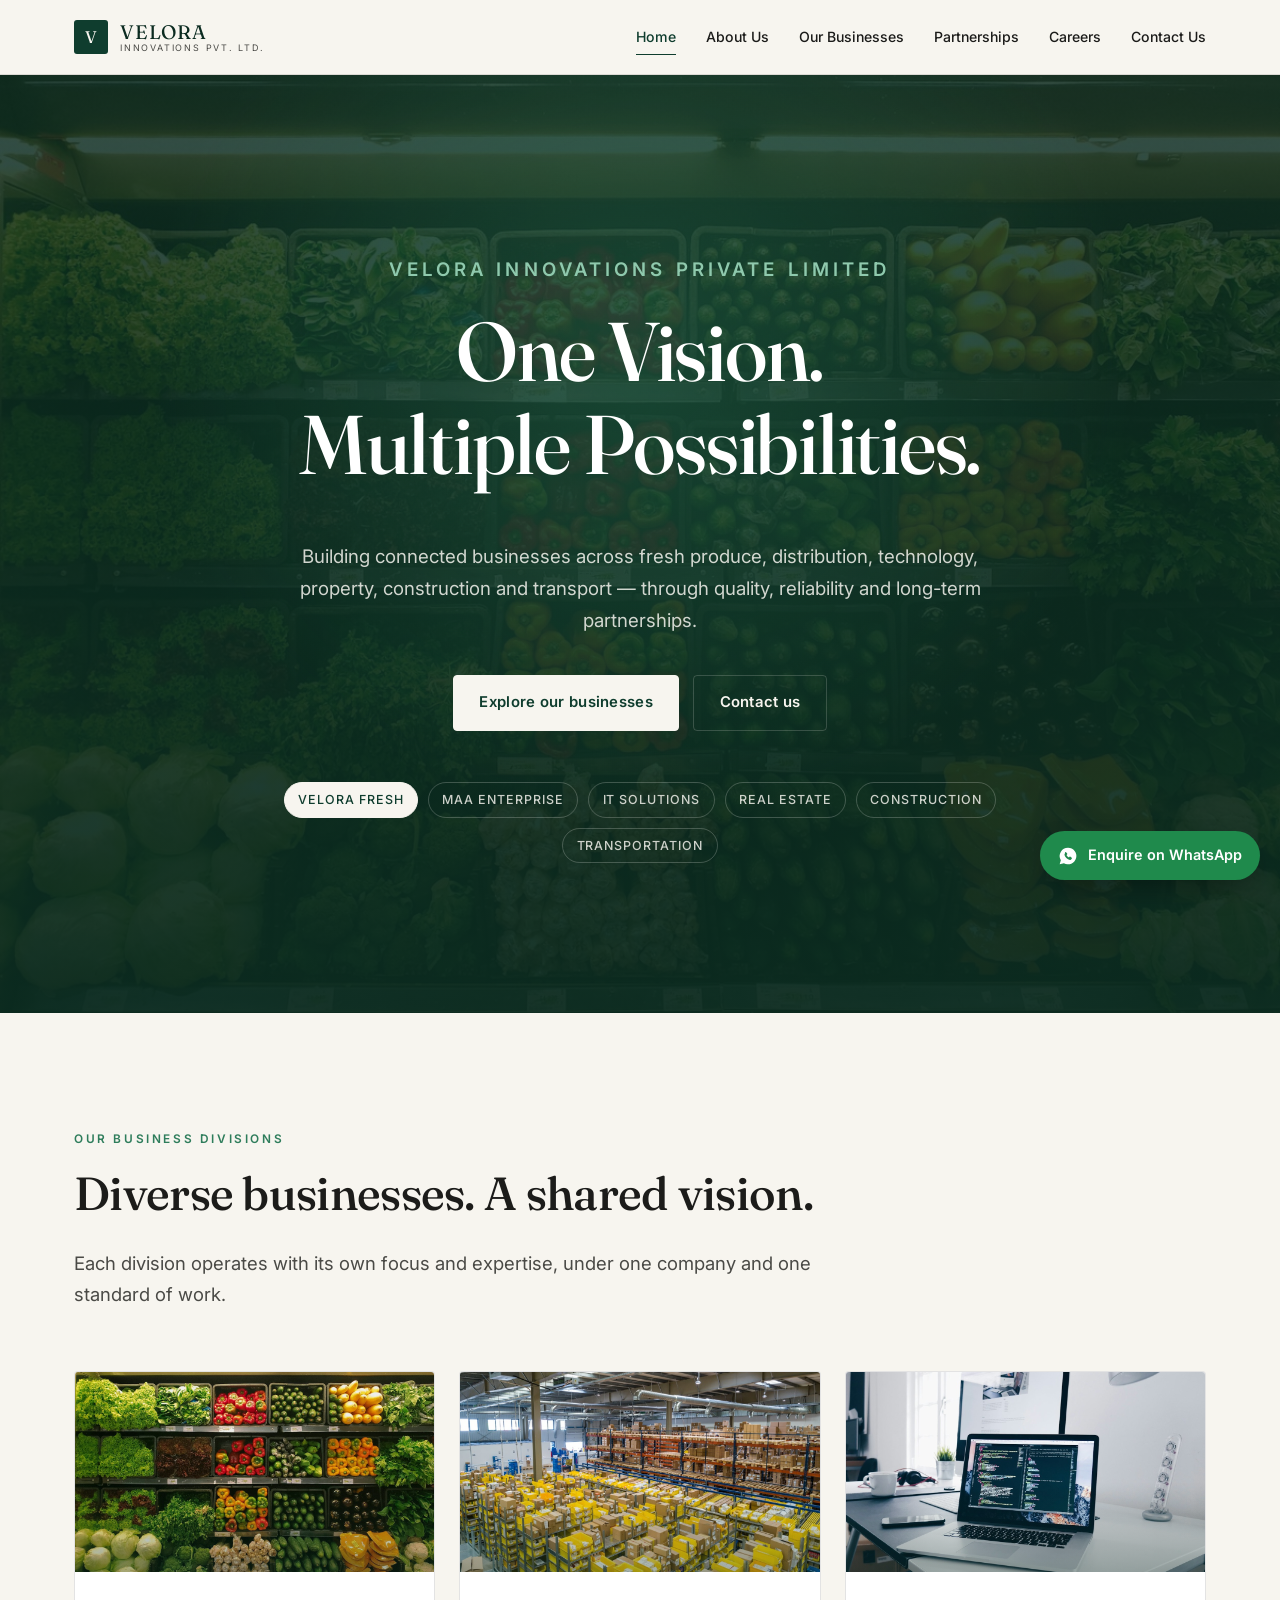
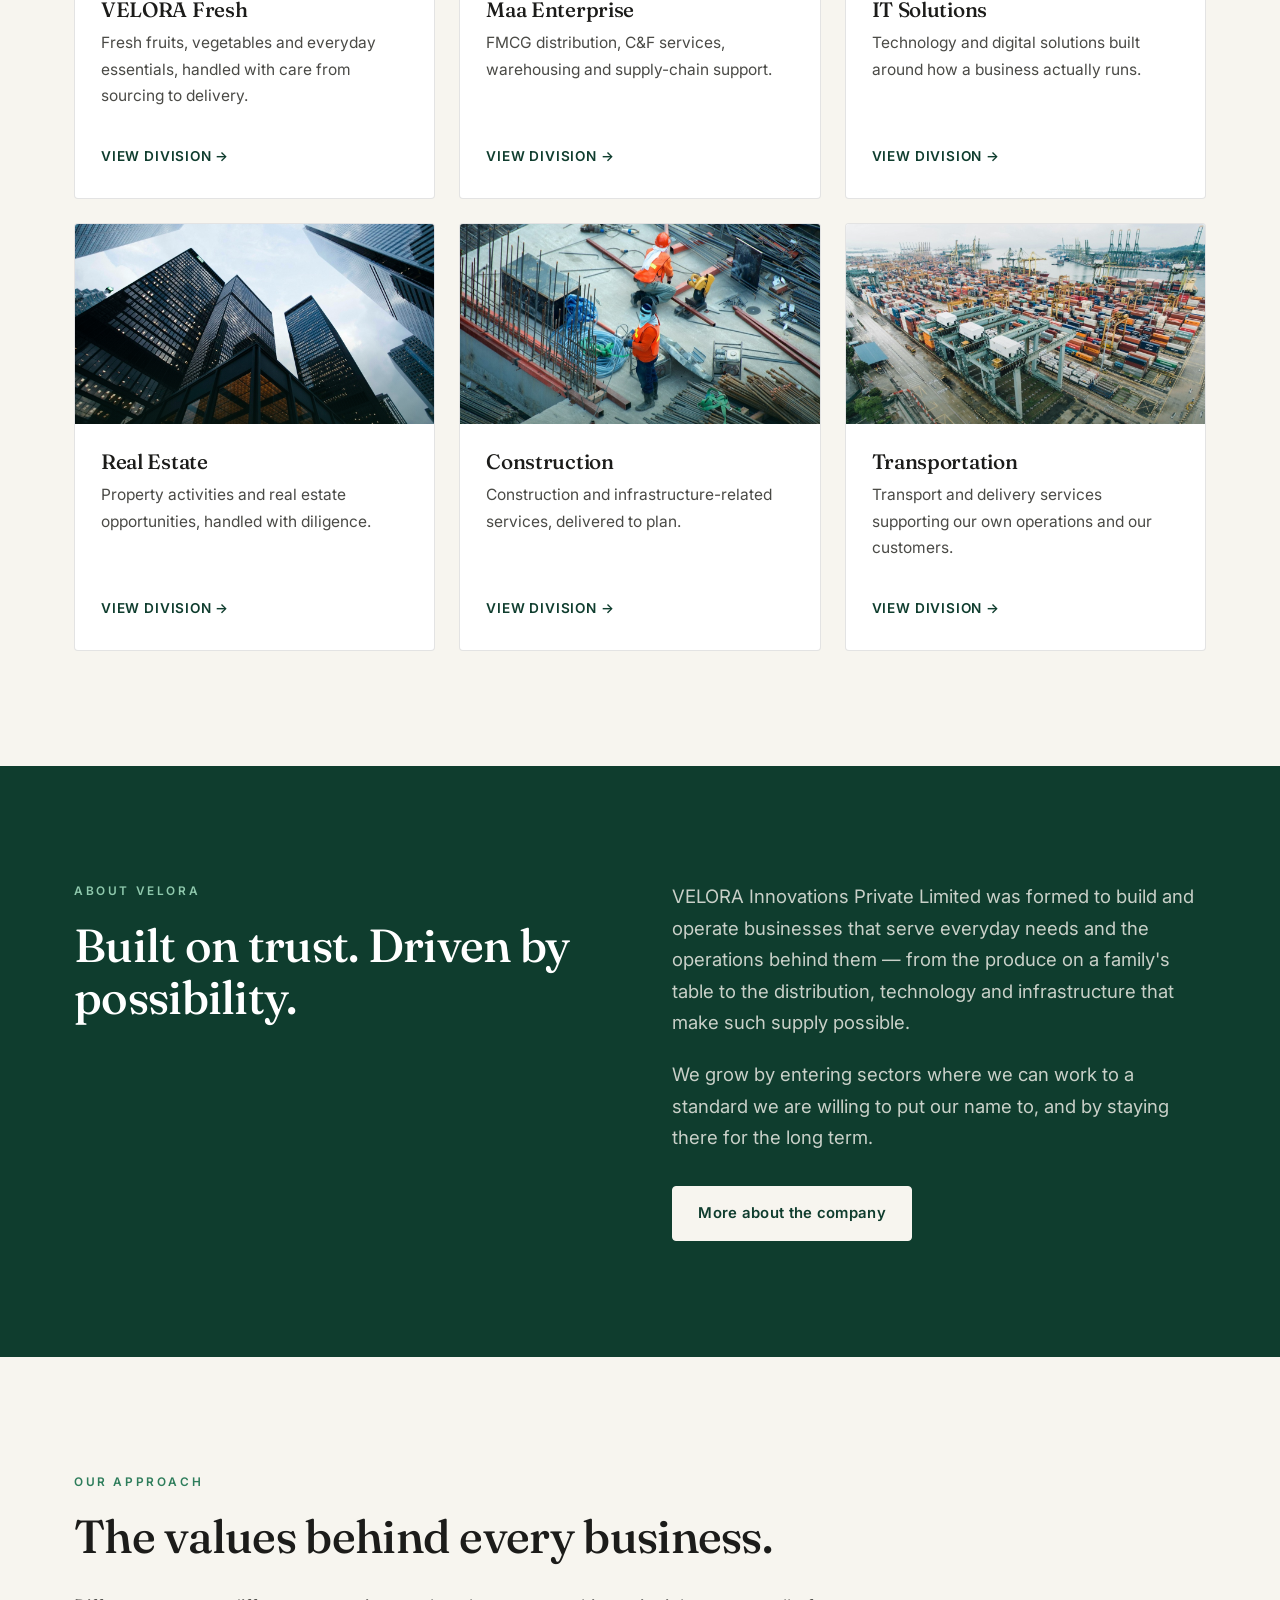
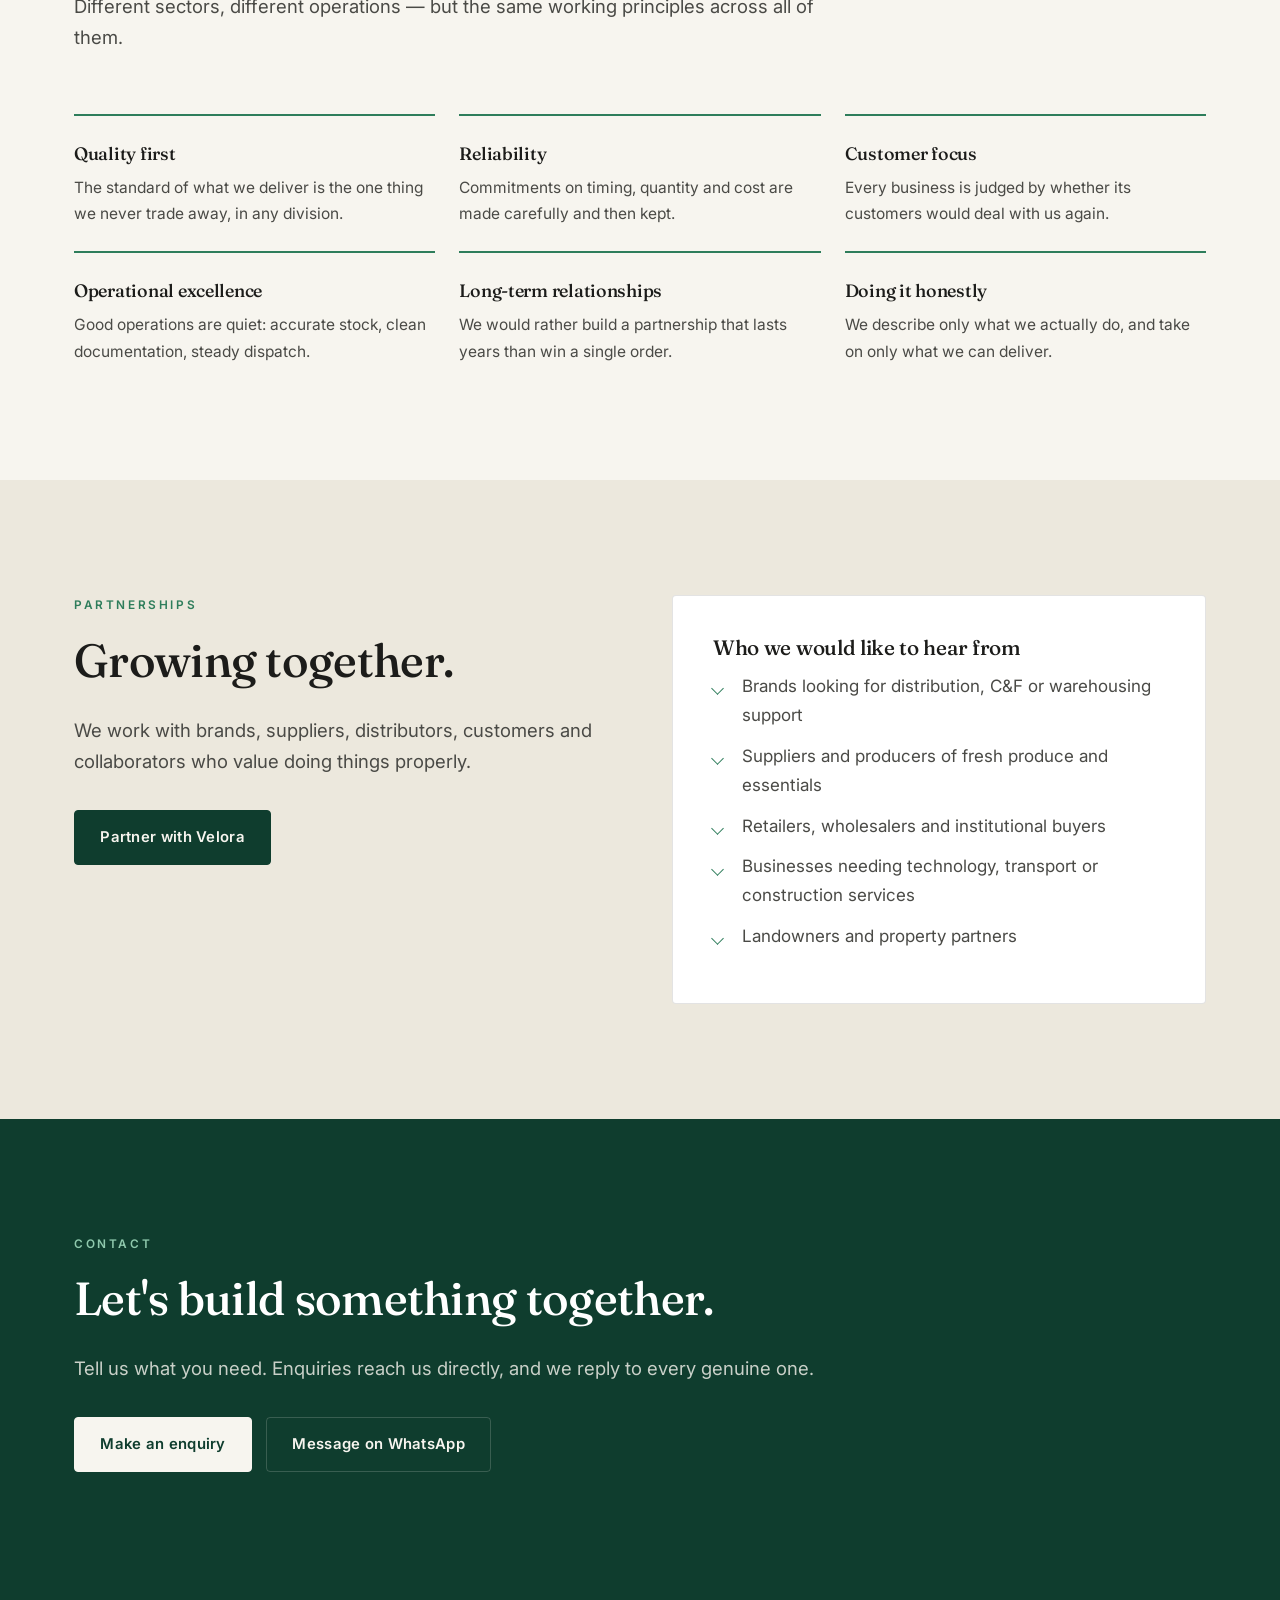
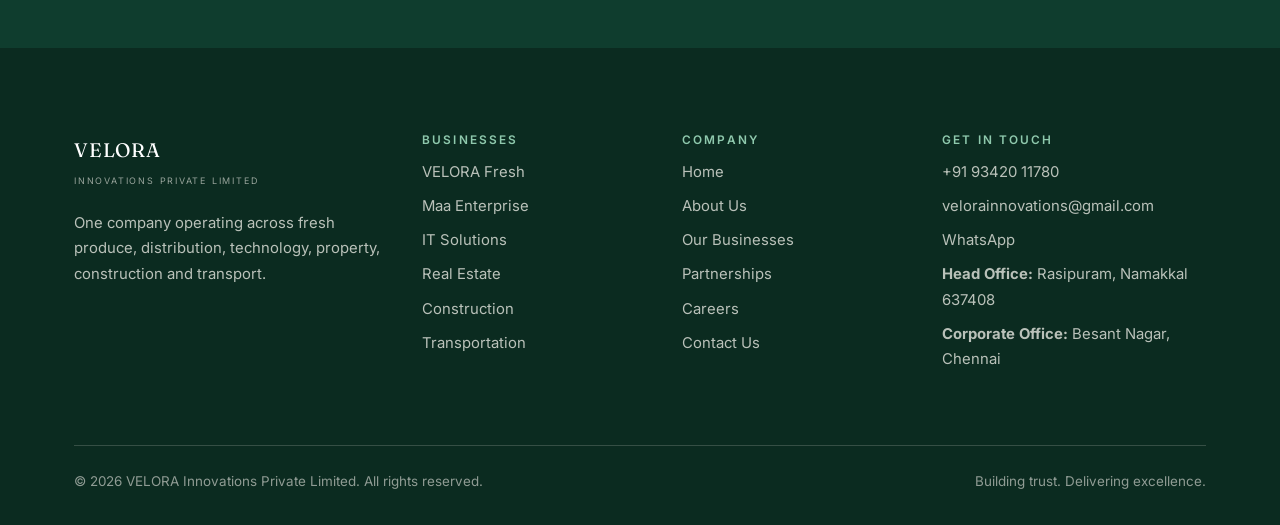
==== index.html @ d8b98b3e "VELORA Innovations corporate website" ====
<!doctype html>
<html lang="en">
<head>
  <meta charset="utf-8">
  <meta name="viewport" content="width=device-width, initial-scale=1">
  <title>VELORA Innovations Private Limited — One Vision. Multiple Possibilities.</title>
  <meta name="description" content="VELORA Innovations Private Limited operates businesses across fresh produce, distribution and C&F, IT solutions, real estate, construction and transportation.">
  <link rel="preconnect" href="https://fonts.googleapis.com">
  <link rel="preconnect" href="https://fonts.gstatic.com" crossorigin>
  <link href="https://fonts.googleapis.com/css2?family=Fraunces:opsz,wght@9..144,400;9..144,500;9..144,600&family=Inter:wght@400;500;600&display=swap" rel="stylesheet">
  <link rel="stylesheet" href="assets/css/site.css">
</head>
<body>
  <header class="site-header">
    <div class="wrap site-header__inner">
      <a class="brand" href="index.html">
        <span class="brand__mark">V</span>
        <span class="brand__text">
          <span class="brand__name">VELORA</span>
          <span class="brand__sub">Innovations Pvt. Ltd.</span>
        </span>
      </a>
      <nav class="nav" id="primary-nav" aria-label="Primary">
        <a href="index.html" aria-current="page">Home</a>
        <a href="about.html">About Us</a>
        <a href="businesses.html">Our Businesses</a>
        <a href="partnerships.html">Partnerships</a>
        <a href="careers.html">Careers</a>
        <a href="contact.html">Contact Us</a>
      </nav>
      <button class="nav-toggle" type="button" aria-label="Menu" aria-expanded="false" aria-controls="primary-nav"><span></span></button>
    </div>
  </header>

  <main>
    <section class="hero hero--home">
      <div class="hero-slides" aria-hidden="true">
        <div class="hero-slide is-active" style="background-image:url(assets/img/velora-fresh.jpg)"></div>
        <div class="hero-slide" style="background-image:url(assets/img/maa-enterprise.jpg)"></div>
        <div class="hero-slide" style="background-image:url(assets/img/it-solutions.jpg)"></div>
        <div class="hero-slide" style="background-image:url(assets/img/real-estate.jpg)"></div>
        <div class="hero-slide" style="background-image:url(assets/img/construction.jpg)"></div>
        <div class="hero-slide" style="background-image:url(assets/img/transportation.jpg)"></div>
      </div>
      <div class="wrap hero__inner">
        <p class="eyebrow">Velora Innovations Private Limited</p>
        <h1>One Vision.<br>Multiple Possibilities.</h1>
        <p>Building connected businesses across fresh produce, distribution, technology, property, construction and transport &mdash; through quality, reliability and long-term partnerships.</p>
        <div class="btn-row">
          <a class="btn btn--light" href="businesses.html">Explore our businesses</a>
          <a class="btn btn--outline-light" href="contact.html">Contact us</a>
        </div>
        <ul class="hero__divisions" aria-label="Business divisions">
          <li><a href="businesses/velora-fresh.html">VELORA Fresh</a></li>
          <li><a href="businesses/maa-enterprise.html">Maa Enterprise</a></li>
          <li><a href="businesses/it-solutions.html">IT Solutions</a></li>
          <li><a href="businesses/real-estate.html">Real Estate</a></li>
          <li><a href="businesses/construction.html">Construction</a></li>
          <li><a href="businesses/transportation.html">Transportation</a></li>
        </ul>
      </div>
    </section>

    <section class="section">
      <div class="wrap">
        <div class="section-head reveal">
          <p class="eyebrow">Our business divisions</p>
          <h2>Diverse businesses. A shared vision.</h2>
          <p class="lede">Each division operates with its own focus and expertise, under one company and one standard of work.</p>
        </div>
        <div class="grid grid--3">
        <a class="biz-card reveal" href="businesses/velora-fresh.html">
          <div class="biz-card__art biz-card__art--fresh"></div>
          <div class="biz-card__body">
            <h3>VELORA Fresh</h3>
            <p>Fresh fruits, vegetables and everyday essentials, handled with care from sourcing to delivery.</p>
            <span class="biz-card__link">View division &rarr;</span>
          </div>
        </a>
        <a class="biz-card reveal" href="businesses/maa-enterprise.html">
          <div class="biz-card__art biz-card__art--maa"></div>
          <div class="biz-card__body">
            <h3>Maa Enterprise</h3>
            <p>FMCG distribution, C&F services, warehousing and supply-chain support.</p>
            <span class="biz-card__link">View division &rarr;</span>
          </div>
        </a>
        <a class="biz-card reveal" href="businesses/it-solutions.html">
          <div class="biz-card__art biz-card__art--it"></div>
          <div class="biz-card__body">
            <h3>IT Solutions</h3>
            <p>Technology and digital solutions built around how a business actually runs.</p>
            <span class="biz-card__link">View division &rarr;</span>
          </div>
        </a>
        <a class="biz-card reveal" href="businesses/real-estate.html">
          <div class="biz-card__art biz-card__art--realestate"></div>
          <div class="biz-card__body">
            <h3>Real Estate</h3>
            <p>Property activities and real estate opportunities, handled with diligence.</p>
            <span class="biz-card__link">View division &rarr;</span>
          </div>
        </a>
        <a class="biz-card reveal" href="businesses/construction.html">
          <div class="biz-card__art biz-card__art--construction"></div>
          <div class="biz-card__body">
            <h3>Construction</h3>
            <p>Construction and infrastructure-related services, delivered to plan.</p>
            <span class="biz-card__link">View division &rarr;</span>
          </div>
        </a>
        <a class="biz-card reveal" href="businesses/transportation.html">
          <div class="biz-card__art biz-card__art--transport"></div>
          <div class="biz-card__body">
            <h3>Transportation</h3>
            <p>Transport and delivery services supporting our own operations and our customers.</p>
            <span class="biz-card__link">View division &rarr;</span>
          </div>
        </a>
        </div>
      </div>
    </section>

    <section class="section section--green">
      <div class="wrap split">
        <div class="reveal">
          <p class="eyebrow">About Velora</p>
          <h2>Built on trust. Driven by possibility.</h2>
        </div>
        <div class="reveal">
          <p class="lede">VELORA Innovations Private Limited was formed to build and operate businesses that serve everyday needs and the operations behind them &mdash; from the produce on a family's table to the distribution, technology and infrastructure that make such supply possible.</p>
          <p class="lede">We grow by entering sectors where we can work to a standard we are willing to put our name to, and by staying there for the long term.</p>
          <div class="btn-row">
            <a class="btn btn--light" href="about.html">More about the company</a>
          </div>
        </div>
      </div>
    </section>

    <section class="section">
      <div class="wrap">
        <div class="section-head reveal">
          <p class="eyebrow">Our approach</p>
          <h2>The values behind every business.</h2>
          <p class="lede">Different sectors, different operations &mdash; but the same working principles across all of them.</p>
        </div>
        <div class="grid grid--3">
        <div class="value reveal">
          <h3>Quality first</h3>
          <p>The standard of what we deliver is the one thing we never trade away, in any division.</p>
        </div>
        <div class="value reveal">
          <h3>Reliability</h3>
          <p>Commitments on timing, quantity and cost are made carefully and then kept.</p>
        </div>
        <div class="value reveal">
          <h3>Customer focus</h3>
          <p>Every business is judged by whether its customers would deal with us again.</p>
        </div>
        <div class="value reveal">
          <h3>Operational excellence</h3>
          <p>Good operations are quiet: accurate stock, clean documentation, steady dispatch.</p>
        </div>
        <div class="value reveal">
          <h3>Long-term relationships</h3>
          <p>We would rather build a partnership that lasts years than win a single order.</p>
        </div>
        <div class="value reveal">
          <h3>Doing it honestly</h3>
          <p>We describe only what we actually do, and take on only what we can deliver.</p>
        </div>
        </div>
      </div>
    </section>

    <section class="section section--ivory-dark">
      <div class="wrap split">
        <div class="reveal">
          <p class="eyebrow">Partnerships</p>
          <h2>Growing together.</h2>
          <p class="lede">We work with brands, suppliers, distributors, customers and collaborators who value doing things properly.</p>
          <div class="btn-row">
            <a class="btn" href="partnerships.html">Partner with Velora</a>
          </div>
        </div>
        <div class="panel reveal">
          <h3>Who we would like to hear from</h3>
          <ul class="list-check">
            <li>Brands looking for distribution, C&amp;F or warehousing support</li>
            <li>Suppliers and producers of fresh produce and essentials</li>
            <li>Retailers, wholesalers and institutional buyers</li>
            <li>Businesses needing technology, transport or construction services</li>
            <li>Landowners and property partners</li>
          </ul>
        </div>
      </div>
    </section>

    <section class="section section--green">
      <div class="wrap">
        <div class="section-head reveal">
          <p class="eyebrow">Contact</p>
          <h2>Let's build something together.</h2>
          <p class="lede">Tell us what you need. Enquiries reach us directly, and we reply to every genuine one.</p>
          <div class="btn-row">
            <a class="btn btn--light" href="contact.html">Make an enquiry</a>
            <a class="btn btn--outline-light" href="#" data-wa-link data-wa-text="Hello VELORA, I would like to make an enquiry.">Message on WhatsApp</a>
          </div>
        </div>
      </div>
    </section>

  </main>

  <footer class="site-footer">
    <div class="wrap">
      <div class="footer-grid">
        <div class="footer-brand">
          <span class="brand__name">VELORA</span><br>
          <span class="brand__sub">Innovations Private Limited</span>
          <p>One company operating across fresh produce, distribution, technology, property, construction and transport.</p>
        </div>
        <div>
          <h4>Businesses</h4>
          <ul>
          <li><a href="businesses/velora-fresh.html">VELORA Fresh</a></li>
          <li><a href="businesses/maa-enterprise.html">Maa Enterprise</a></li>
          <li><a href="businesses/it-solutions.html">IT Solutions</a></li>
          <li><a href="businesses/real-estate.html">Real Estate</a></li>
          <li><a href="businesses/construction.html">Construction</a></li>
          <li><a href="businesses/transportation.html">Transportation</a></li>
          </ul>
        </div>
        <div>
          <h4>Company</h4>
          <ul>
          <li><a href="index.html">Home</a></li>
          <li><a href="about.html">About Us</a></li>
          <li><a href="businesses.html">Our Businesses</a></li>
          <li><a href="partnerships.html">Partnerships</a></li>
          <li><a href="careers.html">Careers</a></li>
          <li><a href="contact.html">Contact Us</a></li>
          </ul>
        </div>
        <div>
          <h4>Get in touch</h4>
          <ul>
            <li><a href="#" data-contact-phone>Phone</a></li>
            <li><a href="#" data-contact-email>Email</a></li>
            <li><a href="#" data-wa-link data-wa-text="Hello VELORA, I would like to make an enquiry.">WhatsApp</a></li>
            <li><strong>Head Office:</strong> <span data-contact-head-office></span></li>
            <li><strong>Corporate Office:</strong> <span data-contact-corporate-office></span></li>
          </ul>
        </div>
      </div>
      <div class="footer-bottom">
        <span>&copy; <span data-year>2026</span> VELORA Innovations Private Limited. All rights reserved.</span>
        <span>Building trust. Delivering excellence.</span>
      </div>
    </div>
  </footer>

  <a class="wa-float" href="#" data-wa-link data-wa-text="Hello VELORA, I would like to make an enquiry." aria-label="Enquire on WhatsApp">
    <svg viewBox="0 0 24 24" aria-hidden="true"><path fill="currentColor" d="M12 2a10 10 0 0 0-8.6 15.1L2 22l5.1-1.3A10 10 0 1 0 12 2z"/><path fill="#1f8a4c" d="M8.6 7.4c.3-.3.8-.3 1.1 0l1.3 1.6c.3.3.2.8-.1 1.1l-.7.6c.6 1.3 1.7 2.4 3 3l.6-.7c.3-.3.8-.4 1.1-.1l1.6 1.3c.3.3.3.8 0 1.1l-.8.8c-.6.6-1.5.8-2.3.5-2.6-.9-4.6-2.9-5.5-5.5-.3-.8-.1-1.7.5-2.3z"/></svg><span>Enquire on WhatsApp</span>
  </a>

  <script src="assets/js/site.js"></script>
</body>
</html>
---- assets/css/site.css ----
/* ==========================================================================
   VELORA Innovations Private Limited — corporate site styles
   Palette: deep forest green / ivory / charcoal
   ========================================================================== */

:root {
  --green-900: #0b2b20;
  --green-800: #0f3d2e;
  --green-700: #17543f;
  --green-500: #2e7d5b;
  --green-100: #e4ede8;
  --ivory: #f7f5ef;
  --ivory-dark: #ece8dd;
  --charcoal: #1c1c1a;
  --charcoal-soft: #4a4a46;
  --line: rgba(28, 28, 26, 0.12);
  --line-light: rgba(247, 245, 239, 0.18);
  --white: #ffffff;

  --serif: "Fraunces", "Iowan Old Style", Georgia, serif;
  --sans: "Inter", -apple-system, BlinkMacSystemFont, "Segoe UI", Helvetica, Arial, sans-serif;

  --wrap: 1180px;
  --gutter: 24px;
  --radius: 4px;
  --ease: cubic-bezier(0.22, 0.61, 0.36, 1);
}

*, *::before, *::after { box-sizing: border-box; }

html { scroll-behavior: smooth; }

body {
  margin: 0;
  background: var(--ivory);
  color: var(--charcoal);
  font-family: var(--sans);
  font-size: 17px;
  line-height: 1.7;
  -webkit-font-smoothing: antialiased;
}

img { max-width: 100%; display: block; }

a { color: var(--green-800); text-decoration: none; }
a:hover { text-decoration: underline; }

h1, h2, h3, h4 {
  font-family: var(--serif);
  font-weight: 500;
  line-height: 1.12;
  letter-spacing: -0.015em;
  margin: 0 0 0.6em;
}

h1 { font-size: clamp(2.5rem, 6vw, 4.4rem); }
h2 { font-size: clamp(1.9rem, 4vw, 2.9rem); }
h3 { font-size: 1.3rem; }

p { margin: 0 0 1.1em; }
p:last-child { margin-bottom: 0; }

.wrap {
  width: 100%;
  max-width: var(--wrap);
  margin: 0 auto;
  padding: 0 var(--gutter);
}

.eyebrow {
  font-family: var(--sans);
  font-size: 0.74rem;
  font-weight: 600;
  letter-spacing: 0.22em;
  text-transform: uppercase;
  color: var(--green-500);
  margin: 0 0 1.2rem;
}

.lede { font-size: 1.16rem; color: var(--charcoal-soft); max-width: 62ch; }

.section { padding: clamp(64px, 9vw, 120px) 0; }
.section--tight { padding: clamp(48px, 6vw, 80px) 0; }
.section--ivory-dark { background: var(--ivory-dark); }
.section--green {
  background: var(--green-800);
  color: var(--ivory);
}
.section--green h2, .section--green h3 { color: var(--white); }
.section--green .eyebrow { color: #8fc9ad; }
.section--green .lede { color: rgba(247, 245, 239, 0.8); }
.section--green a:not(.btn) { color: var(--white); }

.section-head { max-width: 760px; margin-bottom: clamp(36px, 5vw, 60px); }

/* ---------- Buttons ---------- */

.btn {
  display: inline-flex;
  align-items: center;
  gap: 0.55em;
  padding: 0.95em 1.7em;
  font-size: 0.93rem;
  font-weight: 600;
  letter-spacing: 0.02em;
  border: 1px solid var(--green-800);
  border-radius: var(--radius);
  background: var(--green-800);
  color: var(--ivory);
  cursor: pointer;
  transition: background 0.25s var(--ease), color 0.25s var(--ease), transform 0.25s var(--ease);
  text-decoration: none;
}
.btn:hover { background: var(--green-700); text-decoration: none; transform: translateY(-1px); }

.btn--ghost { background: transparent; color: var(--green-800); }
.btn--ghost:hover { background: rgba(15, 61, 46, 0.07); color: var(--green-800); }

.btn--light { background: var(--ivory); border-color: var(--ivory); color: var(--green-800); }
.btn--light:hover { background: var(--white); border-color: var(--white); color: var(--green-800); }

.btn--outline-light { background: transparent; border-color: var(--line-light); color: var(--ivory); }
.btn--outline-light:hover { background: rgba(247, 245, 239, 0.1); color: var(--white); }

.btn--wa { background: #1f8a4c; border-color: #1f8a4c; color: #fff; }
.btn--wa:hover { background: #197a42; border-color: #197a42; color: #fff; }

.btn-row { display: flex; flex-wrap: wrap; gap: 14px; margin-top: 2rem; }

/* ---------- Header ---------- */

.site-header {
  position: sticky;
  top: 0;
  z-index: 50;
  background: rgba(247, 245, 239, 0.92);
  backdrop-filter: blur(12px);
  border-bottom: 1px solid var(--line);
}

.site-header__inner {
  display: flex;
  align-items: center;
  justify-content: space-between;
  gap: 24px;
  min-height: 74px;
}

.brand { display: flex; align-items: center; gap: 12px; text-decoration: none; }
.brand:hover { text-decoration: none; }
.brand__mark {
  width: 34px; height: 34px;
  display: grid; place-items: center;
  background: var(--green-800);
  color: var(--ivory);
  font-family: var(--serif);
  font-size: 1.05rem;
  border-radius: 3px;
}
.brand__text { display: flex; flex-direction: column; line-height: 1.05; }
.brand__name {
  font-family: var(--serif);
  font-size: 1.22rem;
  letter-spacing: 0.04em;
  color: var(--green-900);
}
.brand__sub {
  font-size: 0.56rem;
  letter-spacing: 0.2em;
  text-transform: uppercase;
  color: var(--charcoal-soft);
}

.nav { display: flex; align-items: center; gap: 30px; }
.nav a {
  font-size: 0.88rem;
  font-weight: 500;
  color: var(--charcoal);
  text-decoration: none;
  padding: 6px 0;
  border-bottom: 1px solid transparent;
}
.nav a:hover { text-decoration: none; border-bottom-color: var(--green-500); }
.nav a[aria-current="page"] { color: var(--green-800); border-bottom-color: var(--green-800); }

.nav-toggle {
  display: none;
  width: 44px; height: 44px;
  background: transparent;
  border: 1px solid var(--line);
  border-radius: var(--radius);
  cursor: pointer;
  position: relative;
}
.nav-toggle span, .nav-toggle span::before, .nav-toggle span::after {
  position: absolute;
  left: 50%; top: 50%;
  width: 18px; height: 1.5px;
  background: var(--charcoal);
  transform: translate(-50%, -50%);
  transition: transform 0.25s var(--ease), opacity 0.2s linear;
  content: "";
}
.nav-toggle span::before { transform: translate(-50%, -6px); }
.nav-toggle span::after { transform: translate(-50%, 6px); }
.nav-toggle[aria-expanded="true"] span { background: transparent; }
.nav-toggle[aria-expanded="true"] span::before { transform: translate(-50%, 0) rotate(45deg); }
.nav-toggle[aria-expanded="true"] span::after { transform: translate(-50%, 0) rotate(-45deg); }

/* ---------- Hero ---------- */

.hero {
  position: relative;
  background: var(--green-900);
  color: var(--ivory);
  overflow: hidden;
}
.hero::after {
  content: "";
  position: absolute;
  inset: 0;
  background:
    radial-gradient(60% 80% at 75% 20%, rgba(46, 125, 91, 0.45), transparent 70%),
    linear-gradient(180deg, rgba(11, 43, 32, 0.2), rgba(11, 43, 32, 0.95));
  pointer-events: none;
}
.hero__inner {
  position: relative;
  z-index: 2;
  padding-top: clamp(84px, 13vw, 170px);
  padding-bottom: clamp(72px, 11vw, 140px);
  max-width: 820px;
}
.hero h1 { color: var(--white); }
.hero .eyebrow { color: #8fc9ad; }
.hero p { color: rgba(247, 245, 239, 0.84); font-size: 1.17rem; max-width: 60ch; }

.hero--page .hero__inner { padding-top: clamp(64px, 9vw, 116px); padding-bottom: clamp(56px, 8vw, 96px); }
.hero--page h1 { font-size: clamp(2.1rem, 4.8vw, 3.5rem); }

.breadcrumb {
  font-size: 0.78rem;
  letter-spacing: 0.12em;
  text-transform: uppercase;
  color: rgba(247, 245, 239, 0.62);
  margin-bottom: 1.4rem;
}
.breadcrumb a { color: rgba(247, 245, 239, 0.62); }
.breadcrumb a:hover { color: var(--white); }

/* ---------- Grids & cards ---------- */

.grid { display: grid; gap: 24px; }
.grid--2 { grid-template-columns: repeat(2, 1fr); }
.grid--3 { grid-template-columns: repeat(3, 1fr); }
.grid--4 { grid-template-columns: repeat(4, 1fr); }

.biz-card {
  position: relative;
  display: flex;
  flex-direction: column;
  background: var(--white);
  border: 1px solid var(--line);
  border-radius: var(--radius);
  overflow: hidden;
  text-decoration: none;
  color: inherit;
  transition: transform 0.3s var(--ease), box-shadow 0.3s var(--ease);
}
.biz-card:hover {
  text-decoration: none;
  transform: translateY(-4px);
  box-shadow: 0 18px 40px -22px rgba(11, 43, 32, 0.4);
}
.biz-card:hover .biz-card__art { transform: scale(1.04); }
.biz-card__art {
  height: 200px;
  background: var(--green-800);
  background-size: cover;
  background-position: center;
  position: relative;
  overflow: hidden;
  transition: transform 0.6s var(--ease);
}
.biz-card__art::after {
  content: "";
  position: absolute;
  inset: 0;
  background: linear-gradient(180deg, rgba(11, 43, 32, 0) 55%, rgba(11, 43, 32, 0.35) 100%);
}
.biz-card__art--fresh { background-image: url(../img/velora-fresh.jpg); }
.biz-card__art--maa { background-image: url(../img/maa-enterprise.jpg); }
.biz-card__art--it { background-image: url(../img/it-solutions.jpg); }
.biz-card__art--realestate { background-image: url(../img/real-estate.jpg); }
.biz-card__art--construction { background-image: url(../img/construction.jpg); }
.biz-card__art--transport { background-image: url(../img/transportation.jpg); }
.biz-card__body { padding: 26px 26px 30px; display: flex; flex-direction: column; flex: 1; }
.biz-card__body h3 { margin-bottom: 0.45em; }
.biz-card__body p { color: var(--charcoal-soft); font-size: 0.97rem; }
.biz-card__link {
  margin-top: auto;
  padding-top: 18px;
  font-size: 0.85rem;
  font-weight: 600;
  letter-spacing: 0.06em;
  text-transform: uppercase;
  color: var(--green-800);
}

.value {
  padding: 28px 0 0;
  border-top: 2px solid var(--green-500);
}
.value h3 { font-size: 1.12rem; }
.value p { color: var(--charcoal-soft); font-size: 0.97rem; }
.section--green .value { border-top-color: rgba(143, 201, 173, 0.6); }
.section--green .value p { color: rgba(247, 245, 239, 0.78); }

.panel {
  background: var(--white);
  border: 1px solid var(--line);
  border-radius: var(--radius);
  padding: clamp(26px, 3.4vw, 40px);
}
.section--green .panel {
  background: rgba(247, 245, 239, 0.06);
  border-color: var(--line-light);
}

.list-check { list-style: none; margin: 0; padding: 0; }
.list-check li {
  position: relative;
  padding: 0 0 0 1.7em;
  margin-bottom: 0.7em;
  color: var(--charcoal-soft);
}
.list-check li::before {
  content: "";
  position: absolute;
  left: 0; top: 0.72em;
  width: 9px; height: 9px;
  border: 1.5px solid var(--green-500);
  border-top: 0; border-right: 0;
  transform: rotate(-45deg);
}
.section--green .list-check li { color: rgba(247, 245, 239, 0.82); }

.split {
  display: grid;
  grid-template-columns: minmax(0, 1fr) minmax(0, 1fr);
  gap: clamp(32px, 5vw, 72px);
  align-items: start;
}

.dl-contact { margin: 0; }
.dl-contact dt {
  font-size: 0.72rem;
  letter-spacing: 0.18em;
  text-transform: uppercase;
  color: var(--green-500);
  margin-bottom: 0.35em;
}
.dl-contact dd { margin: 0 0 1.5rem; font-size: 1.02rem; }
.dl-contact dd:last-child { margin-bottom: 0; }

/* ---------- Form ---------- */

.form-grid { display: grid; grid-template-columns: repeat(2, 1fr); gap: 18px; }
.field { display: flex; flex-direction: column; gap: 7px; }
.field--full { grid-column: 1 / -1; }
.field label {
  font-size: 0.78rem;
  font-weight: 600;
  letter-spacing: 0.1em;
  text-transform: uppercase;
  color: var(--charcoal-soft);
}
.field input, .field select, .field textarea {
  font-family: inherit;
  font-size: 1rem;
  color: var(--charcoal);
  background: var(--white);
  border: 1px solid var(--line);
  border-radius: var(--radius);
  padding: 0.8em 0.9em;
  width: 100%;
}
.field textarea { resize: vertical; min-height: 130px; }
.field input:focus, .field select:focus, .field textarea:focus {
  outline: none;
  border-color: var(--green-500);
  box-shadow: 0 0 0 3px rgba(46, 125, 91, 0.16);
}
.form-note { font-size: 0.86rem; color: var(--charcoal-soft); margin-top: 1rem; }
.form-status {
  margin-top: 1rem;
  font-size: 0.92rem;
  color: var(--green-700);
  min-height: 1.4em;
}

/* ---------- Footer ---------- */

.site-footer {
  background: var(--green-900);
  color: rgba(247, 245, 239, 0.74);
  padding: clamp(56px, 7vw, 86px) 0 32px;
  font-size: 0.93rem;
}
.site-footer a { color: rgba(247, 245, 239, 0.74); }
.site-footer a:hover { color: var(--white); }
.site-footer h4 {
  font-family: var(--sans);
  font-size: 0.74rem;
  font-weight: 600;
  letter-spacing: 0.18em;
  text-transform: uppercase;
  color: #8fc9ad;
  margin-bottom: 1.1em;
}
.site-footer ul { list-style: none; margin: 0; padding: 0; }
.site-footer li { margin-bottom: 0.6em; }
.footer-grid {
  display: grid;
  grid-template-columns: 1.4fr 1fr 1fr 1.2fr;
  gap: 40px;
}
.footer-brand .brand__name { color: var(--white); }
.footer-brand .brand__sub { color: rgba(247, 245, 239, 0.6); }
.footer-brand p { margin-top: 1.2rem; max-width: 34ch; }
.footer-bottom {
  margin-top: clamp(40px, 5vw, 64px);
  padding-top: 24px;
  border-top: 1px solid var(--line-light);
  display: flex;
  flex-wrap: wrap;
  gap: 12px 28px;
  justify-content: space-between;
  font-size: 0.84rem;
  color: rgba(247, 245, 239, 0.56);
}

/* ---------- Floating WhatsApp ---------- */

.wa-float {
  position: fixed;
  right: 20px; bottom: 20px;
  z-index: 60;
  display: inline-flex;
  align-items: center;
  gap: 10px;
  padding: 0.85em 1.25em;
  background: #1f8a4c;
  color: #fff;
  font-size: 0.9rem;
  font-weight: 600;
  border-radius: 100px;
  box-shadow: 0 12px 30px -12px rgba(0, 0, 0, 0.5);
  text-decoration: none;
}
.wa-float:hover { background: #197a42; color: #fff; text-decoration: none; }
.wa-float svg { width: 20px; height: 20px; fill: currentColor; }

/* ---------- Reveal on scroll ---------- */

.reveal { opacity: 0; transform: translateY(18px); transition: opacity 0.7s var(--ease), transform 0.7s var(--ease); }
.reveal.is-visible { opacity: 1; transform: none; }
@media (prefers-reduced-motion: reduce) {
  .reveal { opacity: 1; transform: none; transition: none; }
  html { scroll-behavior: auto; }
}

/* ---------- Responsive ---------- */

@media (max-width: 980px) {
  .grid--4 { grid-template-columns: repeat(2, 1fr); }
  .grid--3 { grid-template-columns: repeat(2, 1fr); }
  .footer-grid { grid-template-columns: repeat(2, 1fr); gap: 32px; }
  .split { grid-template-columns: 1fr; }
}

@media (max-width: 760px) {
  body { font-size: 16px; }
  .nav-toggle { display: block; }
  .nav {
    position: absolute;
    left: 0; right: 0; top: 100%;
    flex-direction: column;
    align-items: stretch;
    gap: 0;
    background: var(--ivory);
    border-bottom: 1px solid var(--line);
    padding: 8px var(--gutter) 22px;
    display: none;
  }
  .nav.is-open { display: flex; }
  .nav a { padding: 13px 0; border-bottom: 1px solid var(--line); }
  .nav a[aria-current="page"] { border-bottom-color: var(--line); }
  .grid--2, .grid--3, .grid--4 { grid-template-columns: 1fr; }
  .form-grid { grid-template-columns: 1fr; }
  .wa-float span { display: none; }
  .wa-float { padding: 0.95em; }
}

@media (max-width: 420px) {
  .footer-grid { grid-template-columns: 1fr; }
  .btn { width: 100%; justify-content: center; }
}

/* ---------- Home hero: centred, photo backdrop ---------- */

.hero--home {
  background-image: url(../img/hero.jpg);
  background-size: cover;
  background-position: center;
}
.hero--home::after {
  background:
    radial-gradient(55% 70% at 50% 30%, rgba(46, 125, 91, 0.35), transparent 70%),
    linear-gradient(180deg, rgba(11, 43, 32, 0.82), rgba(11, 43, 32, 0.95));
}
.hero--home .hero__inner {
  max-width: 900px;
  margin: 0 auto;
  text-align: center;
  padding-top: clamp(96px, 14vw, 180px);
  padding-bottom: clamp(84px, 12vw, 150px);
}
.hero--home .hero__inner > p { margin-left: auto; margin-right: auto; }
.hero--home h1 { font-size: clamp(2.8rem, 7vw, 5.2rem); }
.hero--home .btn-row { justify-content: center; margin-top: 2.4rem; }

.hero__divisions {
  display: flex;
  flex-wrap: wrap;
  justify-content: center;
  gap: 10px;
  margin: 3.2rem 0 0;
  padding: 0;
  list-style: none;
}
.hero__divisions a {
  display: inline-block;
  padding: 0.5em 1.05em;
  font-size: 0.78rem;
  font-weight: 500;
  letter-spacing: 0.08em;
  text-transform: uppercase;
  color: rgba(247, 245, 239, 0.82);
  border: 1px solid rgba(247, 245, 239, 0.22);
  border-radius: 100px;
  text-decoration: none;
  transition: background 0.25s var(--ease), color 0.25s var(--ease), border-color 0.25s var(--ease);
}
.hero__divisions a:hover {
  background: rgba(247, 245, 239, 0.12);
  border-color: rgba(247, 245, 239, 0.5);
  color: var(--white);
}

@media (max-width: 760px) {
  .hero__divisions { margin-top: 2.4rem; }
  .hero__divisions a { font-size: 0.72rem; padding: 0.45em 0.9em; }
}

/* ---------- Home hero slideshow (one photo per division) ---------- */

.hero--home { background-image: none; }

.hero-slides {
  position: absolute;
  inset: 0;
  overflow: hidden;
  background: var(--green-900);
}
.hero-slide {
  position: absolute;
  inset: 0;
  background-size: cover;
  background-position: center;
  opacity: 0;
  transform: scale(1.06);
  transition: opacity 1.6s var(--ease), transform 7s linear;
}
.hero-slide.is-active {
  opacity: 1;
  transform: scale(1);
}

.hero__divisions a.is-current {
  background: var(--ivory);
  border-color: var(--ivory);
  color: var(--green-800);
}

@media (prefers-reduced-motion: reduce) {
  .hero-slide { transition: opacity 0.4s linear; transform: none; }
  .hero-slide.is-active { transform: none; }
}

/* ---------- Division page heroes ---------- */

.hero--division {
  background-size: cover;
  background-position: center;
}
.hero--division::after {
  background:
    radial-gradient(55% 70% at 30% 30%, rgba(46, 125, 91, 0.3), transparent 70%),
    linear-gradient(180deg, rgba(11, 43, 32, 0.84), rgba(11, 43, 32, 0.95));
}
.hero--div-fresh { background-image: url(../img/velora-fresh.jpg); }
.hero--div-maa { background-image: url(../img/maa-enterprise.jpg); }
.hero--div-it { background-image: url(../img/it-solutions.jpg); }
.hero--div-realestate { background-image: url(../img/real-estate.jpg); }
.hero--div-construction { background-image: url(../img/construction.jpg); }
.hero--div-transport { background-image: url(../img/transportation.jpg); }
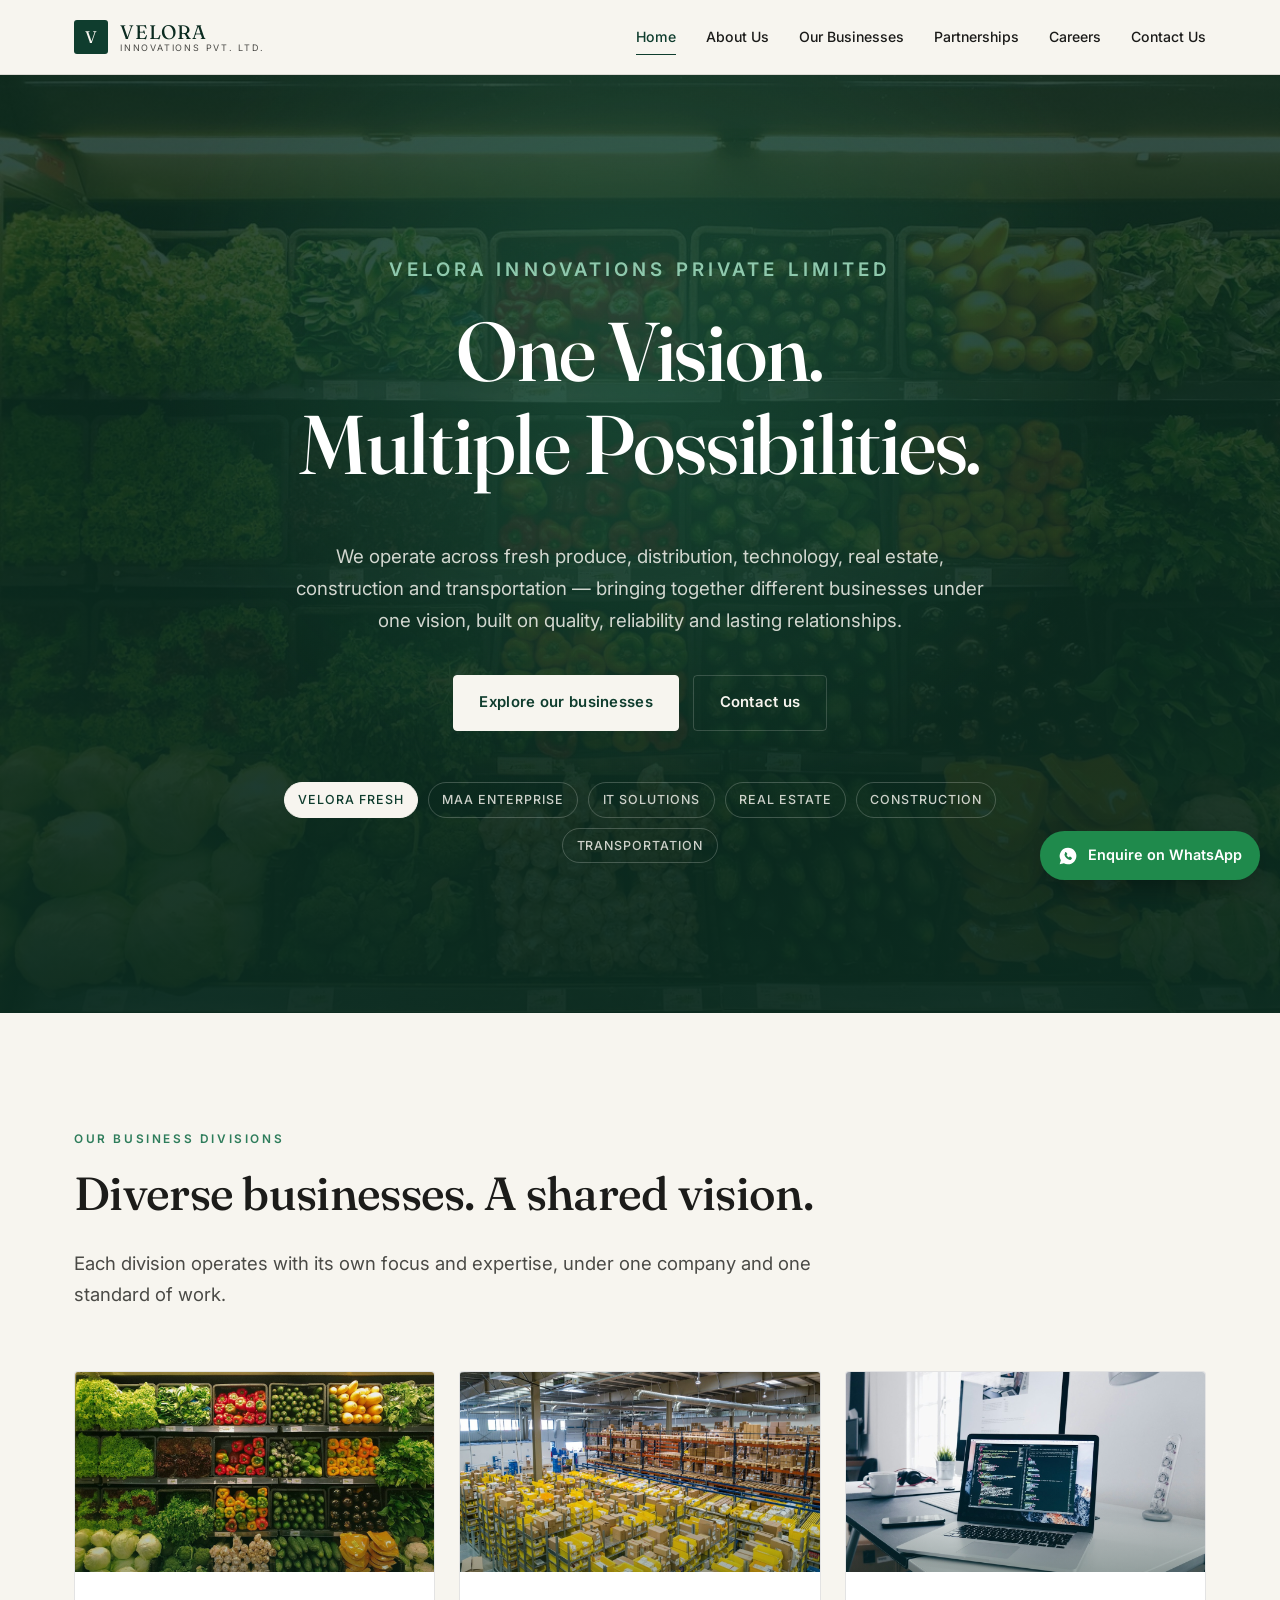
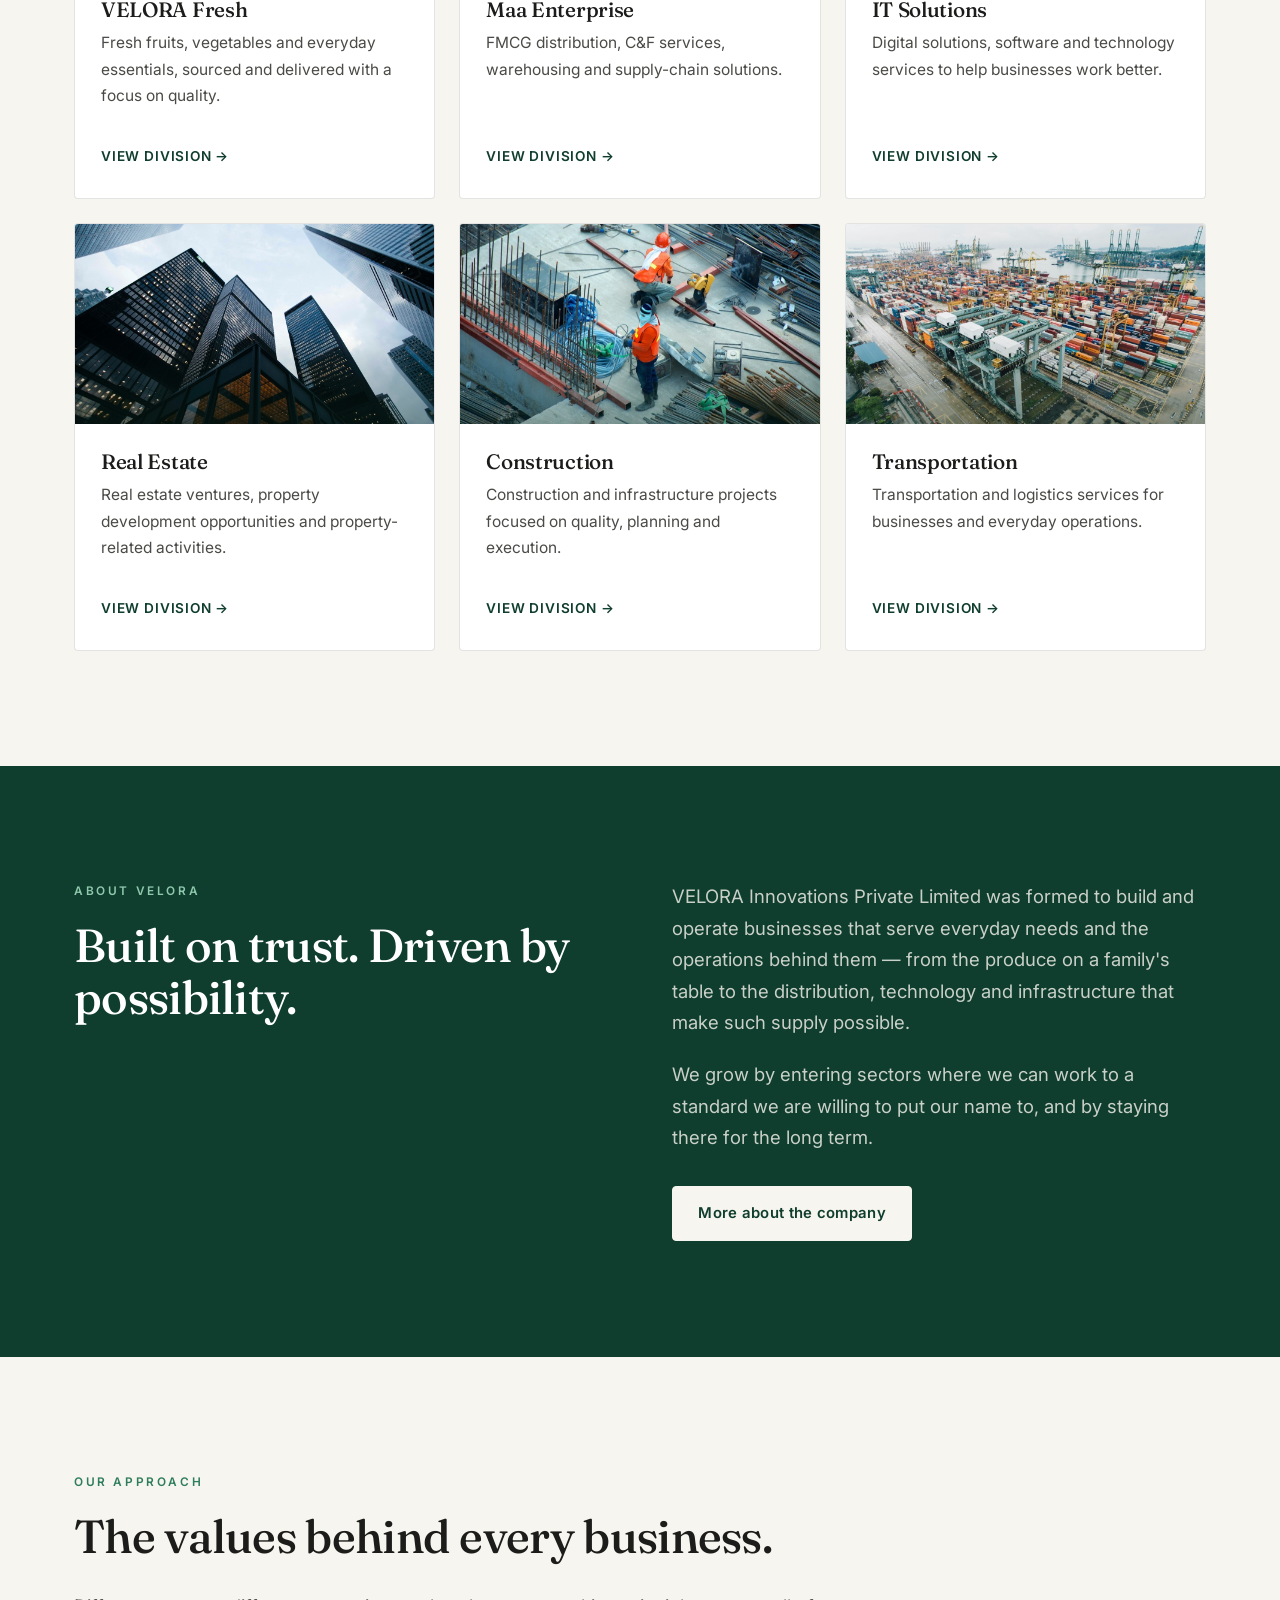
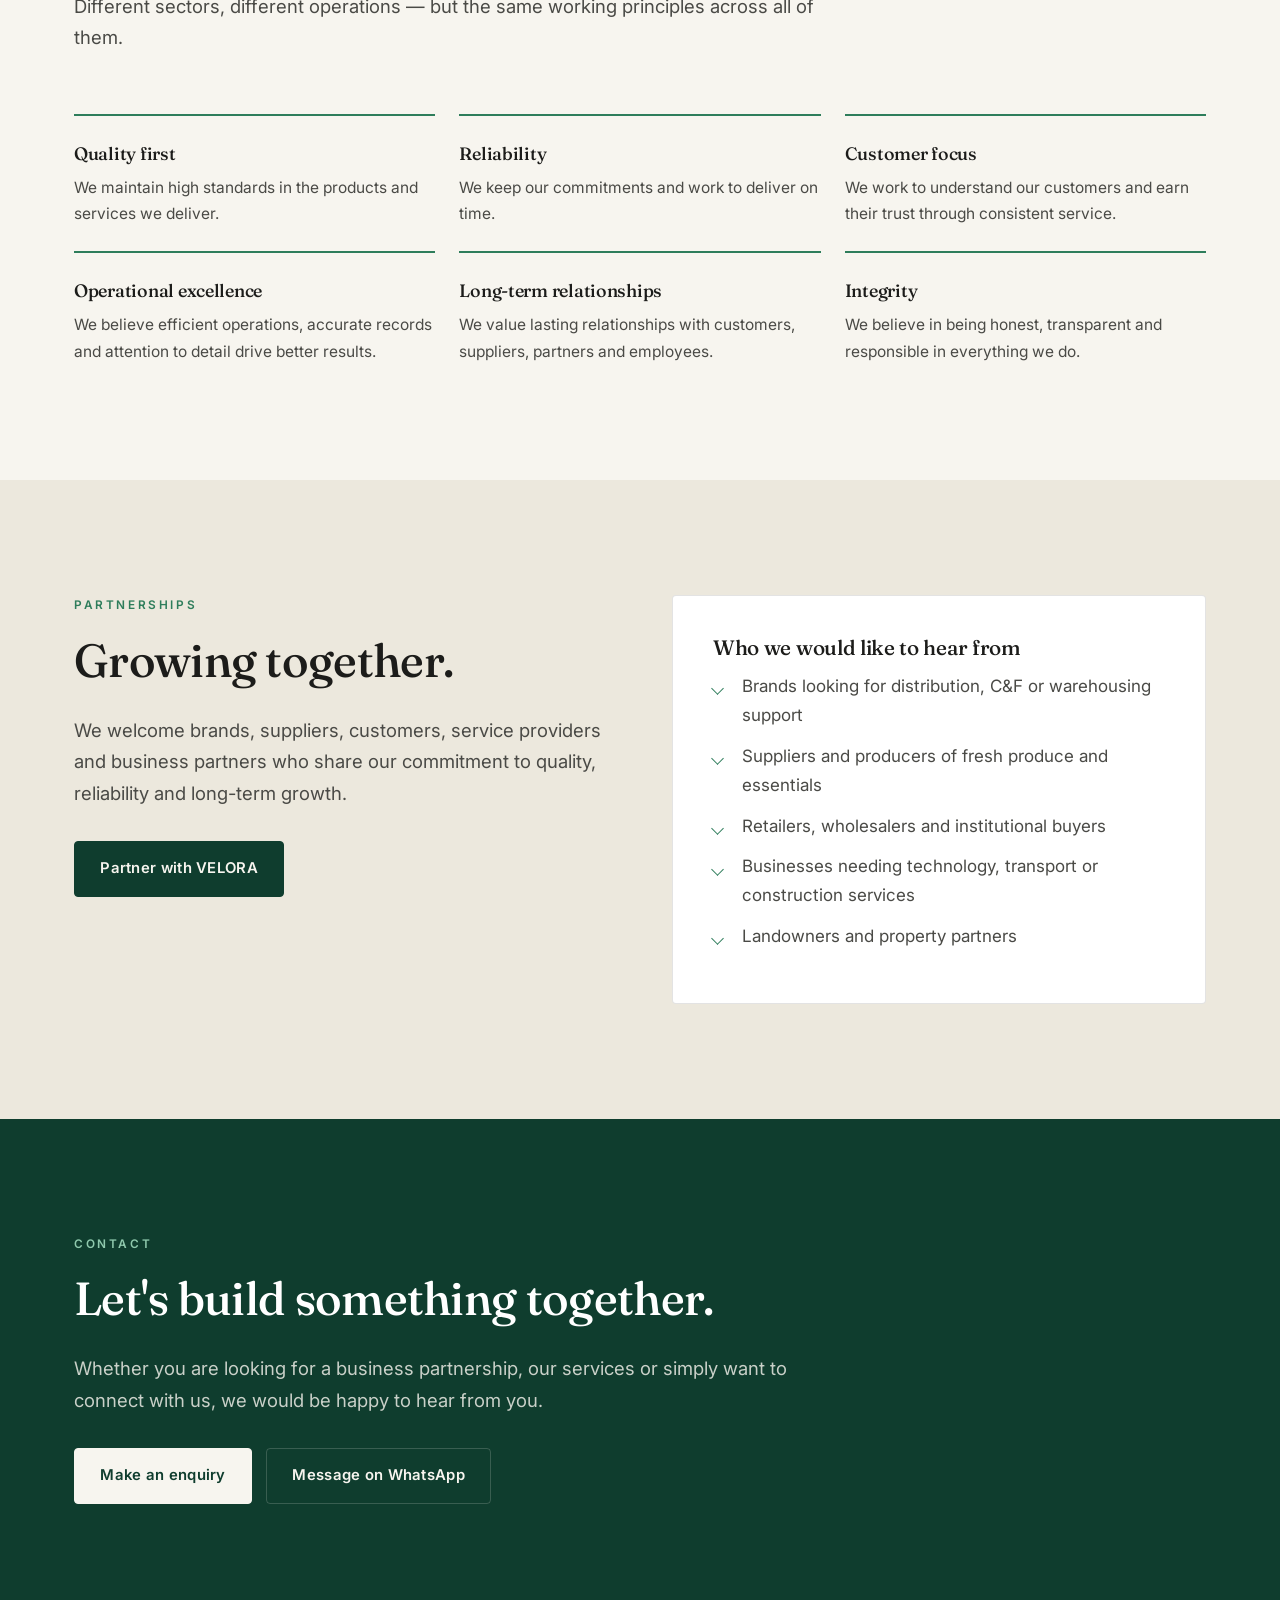
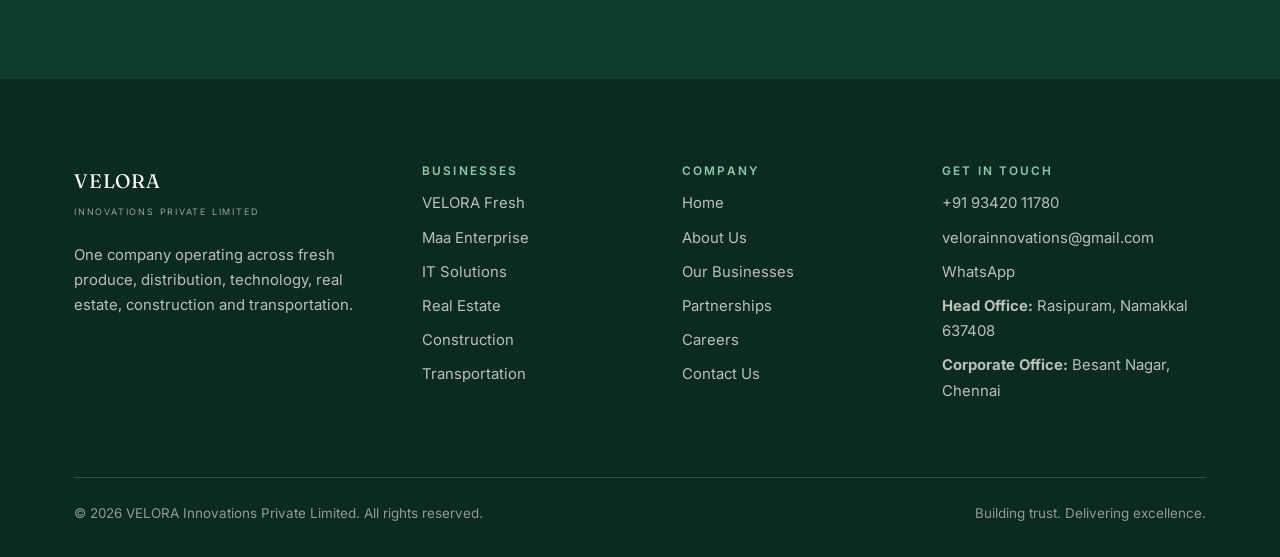
==== commit 5daa8a7e: "Add files via upload" ====
--- a/index.html
+++ b/index.html
@@ -45,7 +45,7 @@
       <div class="wrap hero__inner">
         <p class="eyebrow">Velora Innovations Private Limited</p>
         <h1>One Vision.<br>Multiple Possibilities.</h1>
-        <p>Building connected businesses across fresh produce, distribution, technology, property, construction and transport &mdash; through quality, reliability and long-term partnerships.</p>
+        <p>We operate across fresh produce, distribution, technology, real estate, construction and transportation &mdash; bringing together different businesses under one vision, built on quality, reliability and lasting relationships.</p>
         <div class="btn-row">
           <a class="btn btn--light" href="businesses.html">Explore our businesses</a>
           <a class="btn btn--outline-light" href="contact.html">Contact us</a>
@@ -73,7 +73,7 @@
           <div class="biz-card__art biz-card__art--fresh"></div>
           <div class="biz-card__body">
             <h3>VELORA Fresh</h3>
-            <p>Fresh fruits, vegetables and everyday essentials, handled with care from sourcing to delivery.</p>
+            <p>Fresh fruits, vegetables and everyday essentials, sourced and delivered with a focus on quality.</p>
             <span class="biz-card__link">View division &rarr;</span>
           </div>
         </a>
@@ -81,7 +81,7 @@
           <div class="biz-card__art biz-card__art--maa"></div>
           <div class="biz-card__body">
             <h3>Maa Enterprise</h3>
-            <p>FMCG distribution, C&F services, warehousing and supply-chain support.</p>
+            <p>FMCG distribution, C&amp;F services, warehousing and supply-chain solutions.</p>
             <span class="biz-card__link">View division &rarr;</span>
           </div>
         </a>
@@ -89,7 +89,7 @@
           <div class="biz-card__art biz-card__art--it"></div>
           <div class="biz-card__body">
             <h3>IT Solutions</h3>
-            <p>Technology and digital solutions built around how a business actually runs.</p>
+            <p>Digital solutions, software and technology services to help businesses work better.</p>
             <span class="biz-card__link">View division &rarr;</span>
           </div>
         </a>
@@ -97,7 +97,7 @@
           <div class="biz-card__art biz-card__art--realestate"></div>
           <div class="biz-card__body">
             <h3>Real Estate</h3>
-            <p>Property activities and real estate opportunities, handled with diligence.</p>
+            <p>Real estate ventures, property development opportunities and property-related activities.</p>
             <span class="biz-card__link">View division &rarr;</span>
           </div>
         </a>
@@ -105,7 +105,7 @@
           <div class="biz-card__art biz-card__art--construction"></div>
           <div class="biz-card__body">
             <h3>Construction</h3>
-            <p>Construction and infrastructure-related services, delivered to plan.</p>
+            <p>Construction and infrastructure projects focused on quality, planning and execution.</p>
             <span class="biz-card__link">View division &rarr;</span>
           </div>
         </a>
@@ -113,7 +113,7 @@
           <div class="biz-card__art biz-card__art--transport"></div>
           <div class="biz-card__body">
             <h3>Transportation</h3>
-            <p>Transport and delivery services supporting our own operations and our customers.</p>
+            <p>Transportation and logistics services for businesses and everyday operations.</p>
             <span class="biz-card__link">View division &rarr;</span>
           </div>
         </a>
@@ -124,7 +124,7 @@
     <section class="section section--green">
       <div class="wrap split">
         <div class="reveal">
-          <p class="eyebrow">About Velora</p>
+          <p class="eyebrow">About VELORA</p>
           <h2>Built on trust. Driven by possibility.</h2>
         </div>
         <div class="reveal">
@@ -147,27 +147,27 @@
         <div class="grid grid--3">
         <div class="value reveal">
           <h3>Quality first</h3>
-          <p>The standard of what we deliver is the one thing we never trade away, in any division.</p>
+          <p>We maintain high standards in the products and services we deliver.</p>
         </div>
         <div class="value reveal">
           <h3>Reliability</h3>
-          <p>Commitments on timing, quantity and cost are made carefully and then kept.</p>
+          <p>We keep our commitments and work to deliver on time.</p>
         </div>
         <div class="value reveal">
           <h3>Customer focus</h3>
-          <p>Every business is judged by whether its customers would deal with us again.</p>
+          <p>We work to understand our customers and earn their trust through consistent service.</p>
         </div>
         <div class="value reveal">
           <h3>Operational excellence</h3>
-          <p>Good operations are quiet: accurate stock, clean documentation, steady dispatch.</p>
+          <p>We believe efficient operations, accurate records and attention to detail drive better results.</p>
         </div>
         <div class="value reveal">
           <h3>Long-term relationships</h3>
-          <p>We would rather build a partnership that lasts years than win a single order.</p>
-        </div>
-        <div class="value reveal">
-          <h3>Doing it honestly</h3>
-          <p>We describe only what we actually do, and take on only what we can deliver.</p>
+          <p>We value lasting relationships with customers, suppliers, partners and employees.</p>
+        </div>
+        <div class="value reveal">
+          <h3>Integrity</h3>
+          <p>We believe in being honest, transparent and responsible in everything we do.</p>
         </div>
         </div>
       </div>
@@ -178,9 +178,9 @@
         <div class="reveal">
           <p class="eyebrow">Partnerships</p>
           <h2>Growing together.</h2>
-          <p class="lede">We work with brands, suppliers, distributors, customers and collaborators who value doing things properly.</p>
+          <p class="lede">We welcome brands, suppliers, customers, service providers and business partners who share our commitment to quality, reliability and long-term growth.</p>
           <div class="btn-row">
-            <a class="btn" href="partnerships.html">Partner with Velora</a>
+            <a class="btn" href="partnerships.html">Partner with VELORA</a>
           </div>
         </div>
         <div class="panel reveal">
@@ -201,7 +201,7 @@
         <div class="section-head reveal">
           <p class="eyebrow">Contact</p>
           <h2>Let's build something together.</h2>
-          <p class="lede">Tell us what you need. Enquiries reach us directly, and we reply to every genuine one.</p>
+          <p class="lede">Whether you are looking for a business partnership, our services or simply want to connect with us, we would be happy to hear from you.</p>
           <div class="btn-row">
             <a class="btn btn--light" href="contact.html">Make an enquiry</a>
             <a class="btn btn--outline-light" href="#" data-wa-link data-wa-text="Hello VELORA, I would like to make an enquiry.">Message on WhatsApp</a>
@@ -218,7 +218,7 @@
         <div class="footer-brand">
           <span class="brand__name">VELORA</span><br>
           <span class="brand__sub">Innovations Private Limited</span>
-          <p>One company operating across fresh produce, distribution, technology, property, construction and transport.</p>
+          <p>One company operating across fresh produce, distribution, technology, real estate, construction and transportation.</p>
         </div>
         <div>
           <h4>Businesses</h4>
